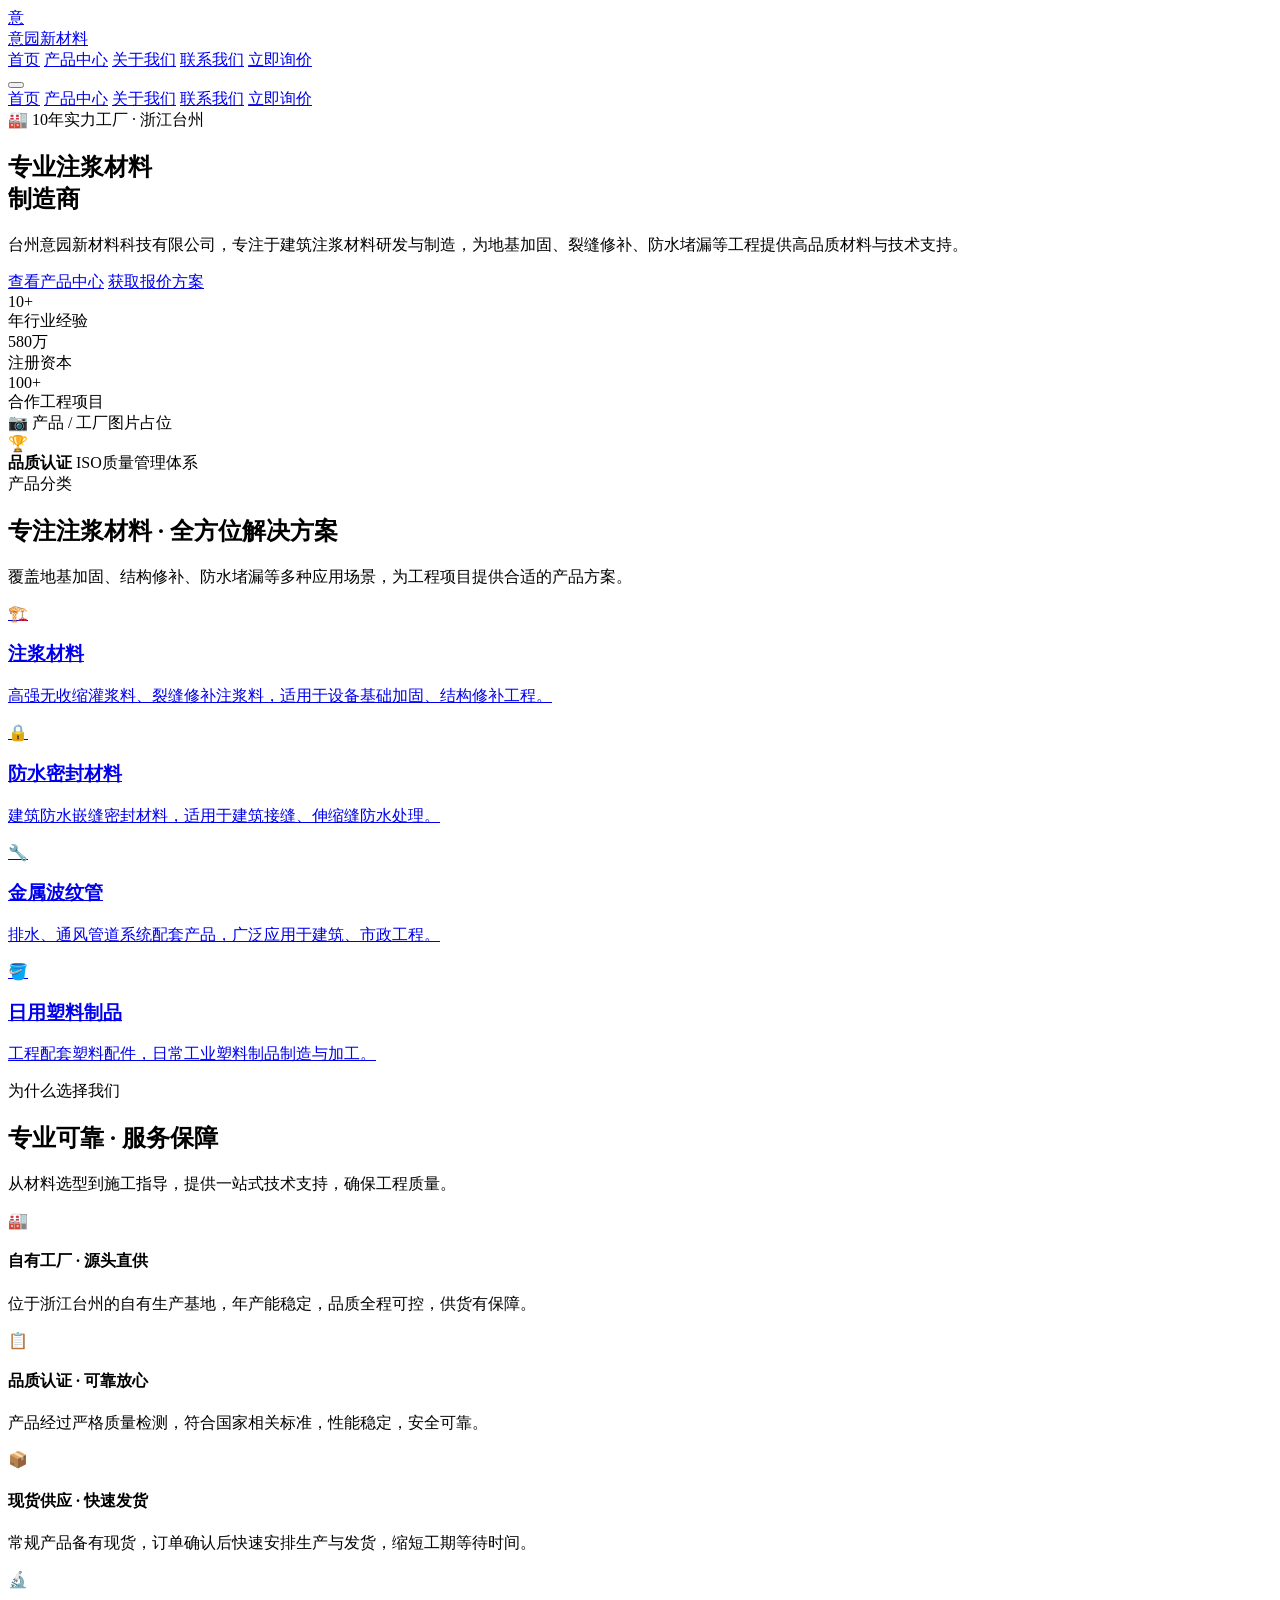
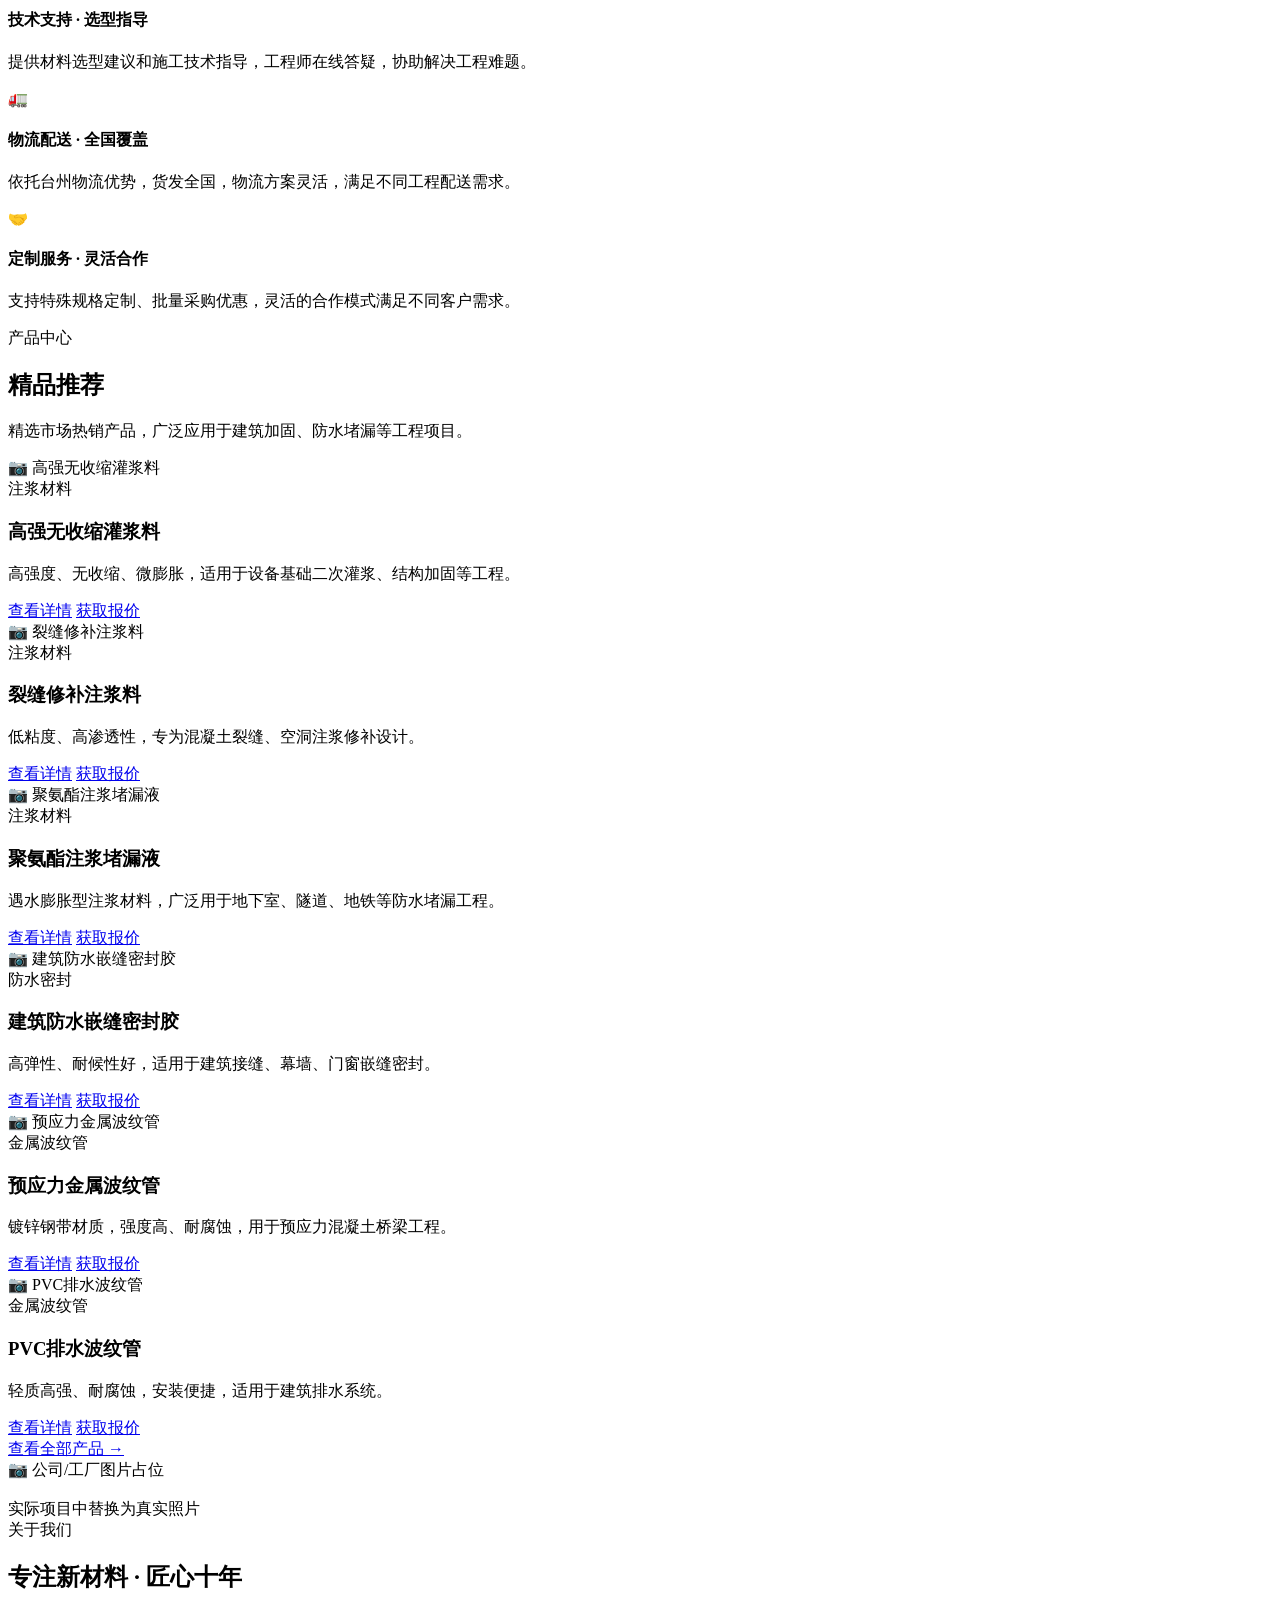
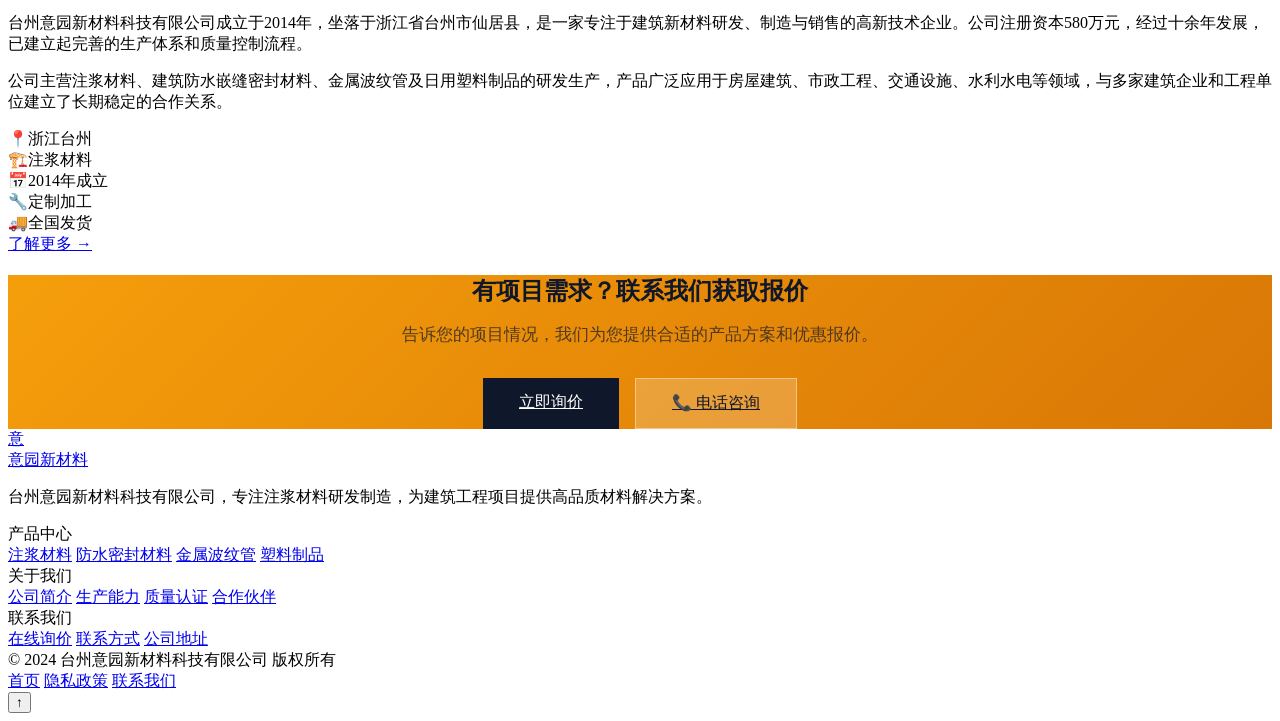
==== index.html @ 96e31f72 "Add files via upload" ====
<!DOCTYPE html>
<html lang="zh-CN">
<head>
  <meta charset="UTF-8">
  <meta name="viewport" content="width=device-width, initial-scale=1.0">
  <title>台州意园新材料科技有限公司 — 专业注浆材料制造商</title>
  <meta name="description" content="台州意园新材料科技，10年注浆材料研发制造经验，专业生产高强无收缩灌浆料、裂缝修补注浆料等建筑加固材料，服务全国工程项目。">
  <link rel="preconnect" href="https://fonts.googleapis.com">
  <link href="https://fonts.googleapis.com/css2?family=Noto+Sans+SC:wght@400;500;600;700;900&display=swap" rel="stylesheet">
  <link rel="stylesheet" href="css/style.css">
</head>
<body>

  <!-- ========== 导航栏 ========== -->
  <nav class="navbar">
    <div class="container">
      <a href="index.html" class="navbar-logo">
        <div class="navbar-logo-icon">意</div>
        <span>意园新材料</span>
      </a>

      <div class="navbar-menu">
        <a href="index.html" class="active">首页</a>
        <a href="products.html">产品中心</a>
        <a href="about.html">关于我们</a>
        <a href="contact.html">联系我们</a>
        <a href="contact.html" class="navbar-cta">立即询价</a>
      </div>

      <button class="navbar-toggle" aria-label="打开菜单" aria-expanded="false">
        <span></span><span></span><span></span>
      </button>
    </div>
  </nav>

  <!-- 移动端菜单 -->
  <div class="mobile-menu">
    <a href="index.html" class="active">首页</a>
    <a href="products.html">产品中心</a>
    <a href="about.html">关于我们</a>
    <a href="contact.html">联系我们</a>
    <a href="contact.html">立即询价</a>
  </div>

  <!-- ========== Hero 区域 ========== -->
  <section class="hero">
    <div class="container">
      <div class="hero-content">
        <div class="hero-badge">🏭 10年实力工厂 · 浙江台州</div>
        <h1>专业<span>注浆材料</span><br>制造商</h1>
        <p class="hero-desc">
          台州意园新材料科技有限公司，专注于建筑注浆材料研发与制造，为地基加固、裂缝修补、防水堵漏等工程提供高品质材料与技术支持。
        </p>
        <div class="hero-buttons">
          <a href="products.html" class="btn btn-primary btn-lg">查看产品中心</a>
          <a href="contact.html" class="btn btn-outline btn-lg">获取报价方案</a>
        </div>
        <div class="hero-stats">
          <div>
            <div class="hero-stat-num">10+</div>
            <div class="hero-stat-label">年行业经验</div>
          </div>
          <div>
            <div class="hero-stat-num">580<span style="font-size:1rem;">万</span></div>
            <div class="hero-stat-label">注册资本</div>
          </div>
          <div>
            <div class="hero-stat-num">100+</div>
            <div class="hero-stat-label">合作工程项目</div>
          </div>
        </div>
      </div>

      <div class="hero-visual">
        <div class="hero-card">
          <div class="hero-card-img">
            <!-- 占位图：实际项目中替换为真实工厂/产品图片 -->
            <span>📷 产品 / 工厂图片占位</span>
          </div>
        </div>
        <div class="hero-floating-badge">
          <div class="hero-floating-badge-icon">🏆</div>
          <div class="hero-floating-badge-text">
            <strong>品质认证</strong>
            ISO质量管理体系
          </div>
        </div>
      </div>
    </div>
  </section>

  <!-- ========== 产品分类 ========== -->
  <section class="section section-dark" id="categories">
    <div class="container">
      <div class="section-header">
        <div class="section-label">产品分类</div>
        <h2>专注注浆材料 · 全方位解决方案</h2>
        <p>覆盖地基加固、结构修补、防水堵漏等多种应用场景，为工程项目提供合适的产品方案。</p>
      </div>

      <div class="categories-grid">
        <a href="products.html?cat=grouting" class="category-card">
          <div class="category-icon">🏗️</div>
          <h3>注浆材料</h3>
          <p>高强无收缩灌浆料、裂缝修补注浆料，适用于设备基础加固、结构修补工程。</p>
        </a>

        <a href="products.html?cat=sealing" class="category-card">
          <div class="category-icon">🔒</div>
          <h3>防水密封材料</h3>
          <p>建筑防水嵌缝密封材料，适用于建筑接缝、伸缩缝防水处理。</p>
        </a>

        <a href="products.html?cat=bellows" class="category-card">
          <div class="category-icon">🔧</div>
          <h3>金属波纹管</h3>
          <p>排水、通风管道系统配套产品，广泛应用于建筑、市政工程。</p>
        </a>

        <a href="products.html?cat=plastic" class="category-card">
          <div class="category-icon">🪣</div>
          <h3>日用塑料制品</h3>
          <p>工程配套塑料配件，日常工业塑料制品制造与加工。</p>
        </a>
      </div>
    </div>
  </section>

  <!-- ========== 核心优势 ========== -->
  <section class="section" id="features">
    <div class="container">
      <div class="section-header">
        <div class="section-label">为什么选择我们</div>
        <h2>专业可靠 · 服务保障</h2>
        <p>从材料选型到施工指导，提供一站式技术支持，确保工程质量。</p>
      </div>

      <div class="features-grid">
        <div class="feature-card">
          <div class="feature-icon">🏭</div>
          <div class="feature-content">
            <h4>自有工厂 · 源头直供</h4>
            <p>位于浙江台州的自有生产基地，年产能稳定，品质全程可控，供货有保障。</p>
          </div>
        </div>

        <div class="feature-card">
          <div class="feature-icon">📋</div>
          <div class="feature-content">
            <h4>品质认证 · 可靠放心</h4>
            <p>产品经过严格质量检测，符合国家相关标准，性能稳定，安全可靠。</p>
          </div>
        </div>

        <div class="feature-card">
          <div class="feature-icon">📦</div>
          <div class="feature-content">
            <h4>现货供应 · 快速发货</h4>
            <p>常规产品备有现货，订单确认后快速安排生产与发货，缩短工期等待时间。</p>
          </div>
        </div>

        <div class="feature-card">
          <div class="feature-icon">🔬</div>
          <div class="feature-content">
            <h4>技术支持 · 选型指导</h4>
            <p>提供材料选型建议和施工技术指导，工程师在线答疑，协助解决工程难题。</p>
          </div>
        </div>

        <div class="feature-card">
          <div class="feature-icon">🚛</div>
          <div class="feature-content">
            <h4>物流配送 · 全国覆盖</h4>
            <p>依托台州物流优势，货发全国，物流方案灵活，满足不同工程配送需求。</p>
          </div>
        </div>

        <div class="feature-card">
          <div class="feature-icon">🤝</div>
          <div class="feature-content">
            <h4>定制服务 · 灵活合作</h4>
            <p>支持特殊规格定制、批量采购优惠，灵活的合作模式满足不同客户需求。</p>
          </div>
        </div>
      </div>
    </div>
  </section>

  <!-- ========== 精选产品 ========== -->
  <section class="section section-dark" id="products">
    <div class="container">
      <div class="section-header">
        <div class="section-label">产品中心</div>
        <h2>精品推荐</h2>
        <p>精选市场热销产品，广泛应用于建筑加固、防水堵漏等工程项目。</p>
      </div>

      <div class="products-grid" id="featured-products">
        <!-- 产品由JS动态加载，数据来自 data/products.js -->
      </div>

      <div class="text-center mt-32">
        <a href="products.html" class="btn btn-outline btn-lg">查看全部产品 →</a>
      </div>
    </div>
  </section>

  <!-- ========== 关于我们 ========== -->
  <section class="section" id="about">
    <div class="container">
      <div class="about-grid">
        <div class="about-img-placeholder">
          📷 公司/工厂图片占位<br><br>
          实际项目中替换为真实照片
        </div>

        <div class="about-content">
          <div class="section-label">关于我们</div>
          <h2>专注新材料 · 匠心十年</h2>
          <p>
            台州意园新材料科技有限公司成立于2014年，坐落于浙江省台州市仙居县，是一家专注于建筑新材料研发、制造与销售的高新技术企业。公司注册资本580万元，经过十余年发展，已建立起完善的生产体系和质量控制流程。
          </p>
          <p>
            公司主营注浆材料、建筑防水嵌缝密封材料、金属波纹管及日用塑料制品的研发生产，产品广泛应用于房屋建筑、市政工程、交通设施、水利水电等领域，与多家建筑企业和工程单位建立了长期稳定的合作关系。
          </p>

          <div class="about-tags">
            <div class="about-tag"><span class="about-tag-icon">📍</span>浙江台州</div>
            <div class="about-tag"><span class="about-tag-icon">🏗️</span>注浆材料</div>
            <div class="about-tag"><span class="about-tag-icon">📅</span>2014年成立</div>
            <div class="about-tag"><span class="about-tag-icon">🔧</span>定制加工</div>
            <div class="about-tag"><span class="about-tag-icon">🚚</span>全国发货</div>
          </div>

          <div class="mt-24">
            <a href="about.html" class="btn btn-outline">了解更多 →</a>
          </div>
        </div>
      </div>
    </div>
  </section>

  <!-- ========== CTA 区域 ========== -->
  <section class="section" style="background: linear-gradient(135deg, #f59e0b, #d97706); text-align: center;">
    <div class="container">
      <h2 style="color: #0f172a; margin-bottom: 16px;">有项目需求？联系我们获取报价</h2>
      <p style="color: rgba(15,23,42,0.7); max-width: 500px; margin: 0 auto 32px; font-size: 1.05rem;">
        告诉您的项目情况，我们为您提供合适的产品方案和优惠报价。
      </p>
      <div style="display: flex; gap: 16px; justify-content: center; flex-wrap: wrap;">
        <a href="contact.html" class="btn" style="background:#0f172a; color:#fff; font-size:1rem; padding:14px 36px;">立即询价</a>
        <a href="tel:暂无" class="btn" style="background:rgba(255,255,255,0.2); color:#0f172a; border:1px solid rgba(255,255,255,0.4); font-size:1rem; padding:14px 36px;">📞 电话咨询</a>
      </div>
    </div>
  </section>

  <!-- ========== 页脚 ========== -->
  <footer class="footer">
    <div class="container">
      <div class="footer-grid">
        <div class="footer-brand">
          <a href="index.html" class="navbar-logo" style="margin-bottom: 8px;">
            <div class="navbar-logo-icon">意</div>
            <span>意园新材料</span>
          </a>
          <p>台州意园新材料科技有限公司，专注注浆材料研发制造，为建筑工程项目提供高品质材料解决方案。</p>
        </div>

        <div>
          <div class="footer-title">产品中心</div>
          <div class="footer-links">
            <a href="products.html?cat=grouting">注浆材料</a>
            <a href="products.html?cat=sealing">防水密封材料</a>
            <a href="products.html?cat=bellows">金属波纹管</a>
            <a href="products.html?cat=plastic">塑料制品</a>
          </div>
        </div>

        <div>
          <div class="footer-title">关于我们</div>
          <div class="footer-links">
            <a href="about.html">公司简介</a>
            <a href="about.html">生产能力</a>
            <a href="about.html">质量认证</a>
            <a href="about.html">合作伙伴</a>
          </div>
        </div>

        <div>
          <div class="footer-title">联系我们</div>
          <div class="footer-links">
            <a href="contact.html">在线询价</a>
            <a href="contact.html">联系方式</a>
            <a href="contact.html">公司地址</a>
          </div>
        </div>
      </div>

      <div class="footer-bottom">
        <span>© 2024 台州意园新材料科技有限公司 版权所有</span>
        <div class="footer-bottom-links">
          <a href="index.html">首页</a>
          <a href="about.html">隐私政策</a>
          <a href="contact.html">联系我们</a>
        </div>
      </div>
    </div>
  </footer>

  <!-- 回到顶部 -->
  <button class="back-to-top" aria-label="回到顶部">↑</button>

  <script src="js/main.js"></script>
  <script>
    // 动态加载精选产品
    document.addEventListener('DOMContentLoaded', () => {
      const container = document.getElementById('featured-products');
      if (!container) return;

      // 内嵌产品数据（后续可改为从 data/products.json 加载）
      const featuredProducts = [
        {
          id: 1,
          name: '高强无收缩灌浆料',
          category: 'grouting',
          categoryLabel: '注浆材料',
          desc: '高强度、无收缩、微膨胀，适用于设备基础二次灌浆、结构加固等工程。',
          image: '',
        },
        {
          id: 2,
          name: '裂缝修补注浆料',
          category: 'grouting',
          categoryLabel: '注浆材料',
          desc: '低粘度、高渗透性，专为混凝土裂缝、空洞注浆修补设计。',
          image: '',
        },
        {
          id: 3,
          name: '聚氨酯注浆堵漏液',
          category: 'grouting',
          categoryLabel: '注浆材料',
          desc: '遇水膨胀型注浆材料，广泛用于地下室、隧道、地铁等防水堵漏工程。',
          image: '',
        },
        {
          id: 4,
          name: '建筑防水嵌缝密封胶',
          category: 'sealing',
          categoryLabel: '防水密封',
          desc: '高弹性、耐候性好，适用于建筑接缝、幕墙、门窗嵌缝密封。',
          image: '',
        },
        {
          id: 5,
          name: '预应力金属波纹管',
          category: 'bellows',
          categoryLabel: '金属波纹管',
          desc: '镀锌钢带材质，强度高、耐腐蚀，用于预应力混凝土桥梁工程。',
          image: '',
        },
        {
          id: 6,
          name: 'PVC排水波纹管',
          category: 'bellows',
          categoryLabel: '金属波纹管',
          desc: '轻质高强、耐腐蚀，安装便捷，适用于建筑排水系统。',
          image: '',
        }
      ];

      container.innerHTML = featuredProducts.map(p => `
        <div class="product-card" data-category="${p.category}">
          <div class="product-card-img">
            📷 ${p.name}
          </div>
          <div class="product-card-body">
            <span class="product-tag">${p.categoryLabel}</span>
            <h3>${p.name}</h3>
            <p>${p.desc}</p>
            <div class="product-card-footer">
              <a href="product.html?id=${p.id}" class="btn btn-outline btn-sm" style="flex:1;">查看详情</a>
              <a href="contact.html" class="btn btn-primary btn-sm btn-inquiry" style="flex:1;">获取报价</a>
            </div>
          </div>
        </div>
      `).join('');
    });
  </script>
</body>
</html>
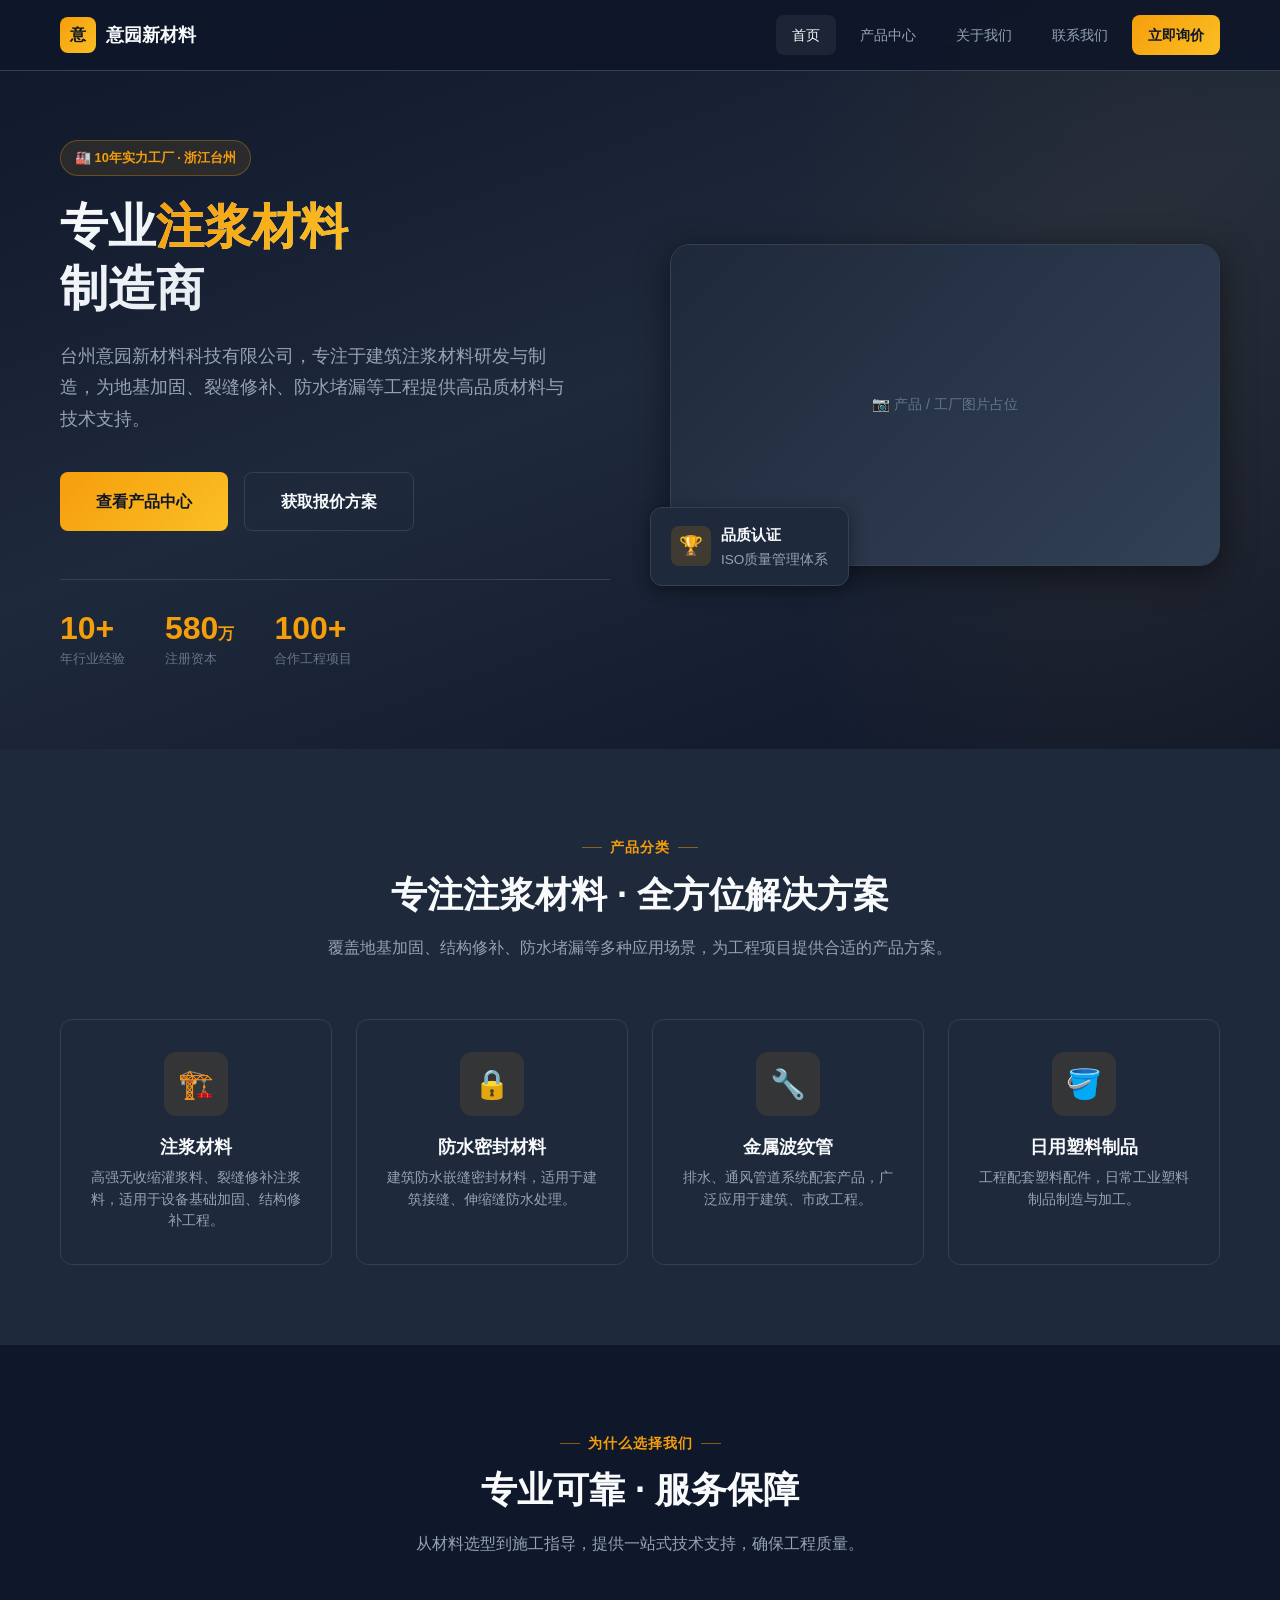
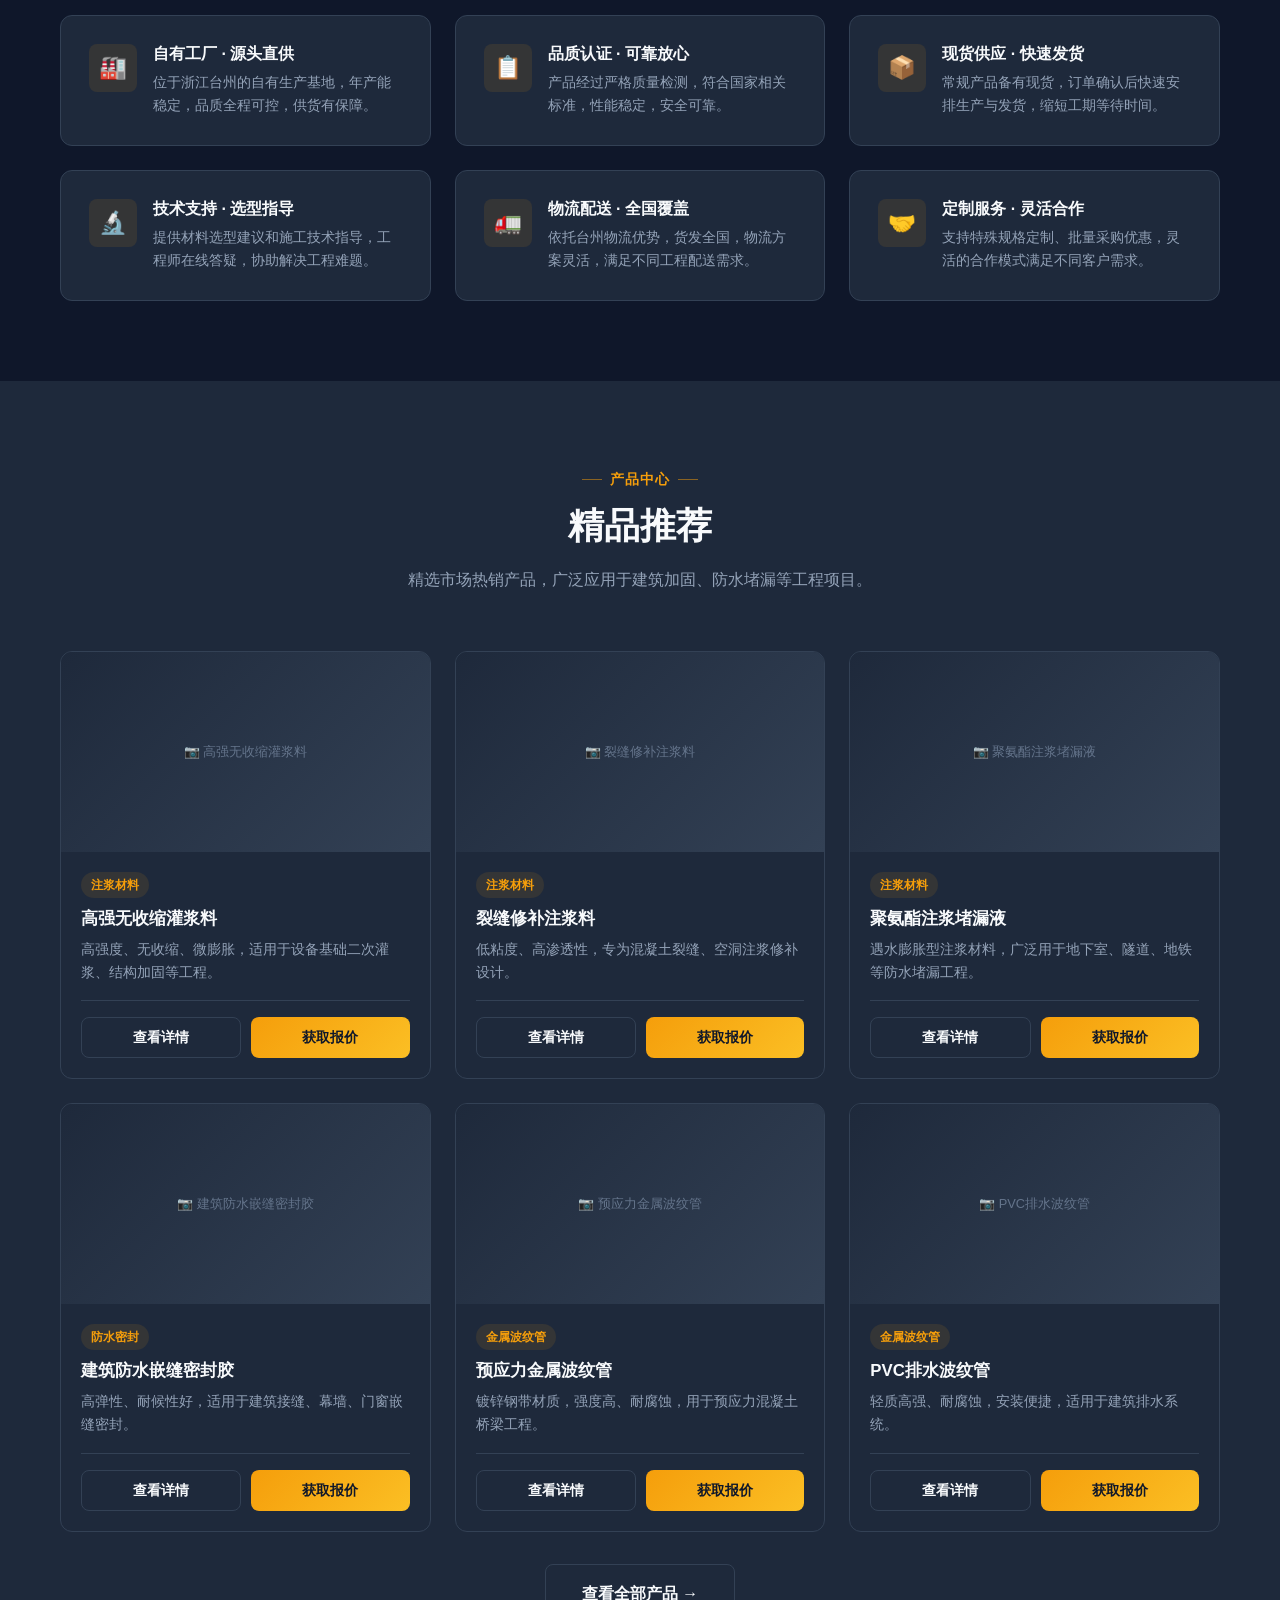
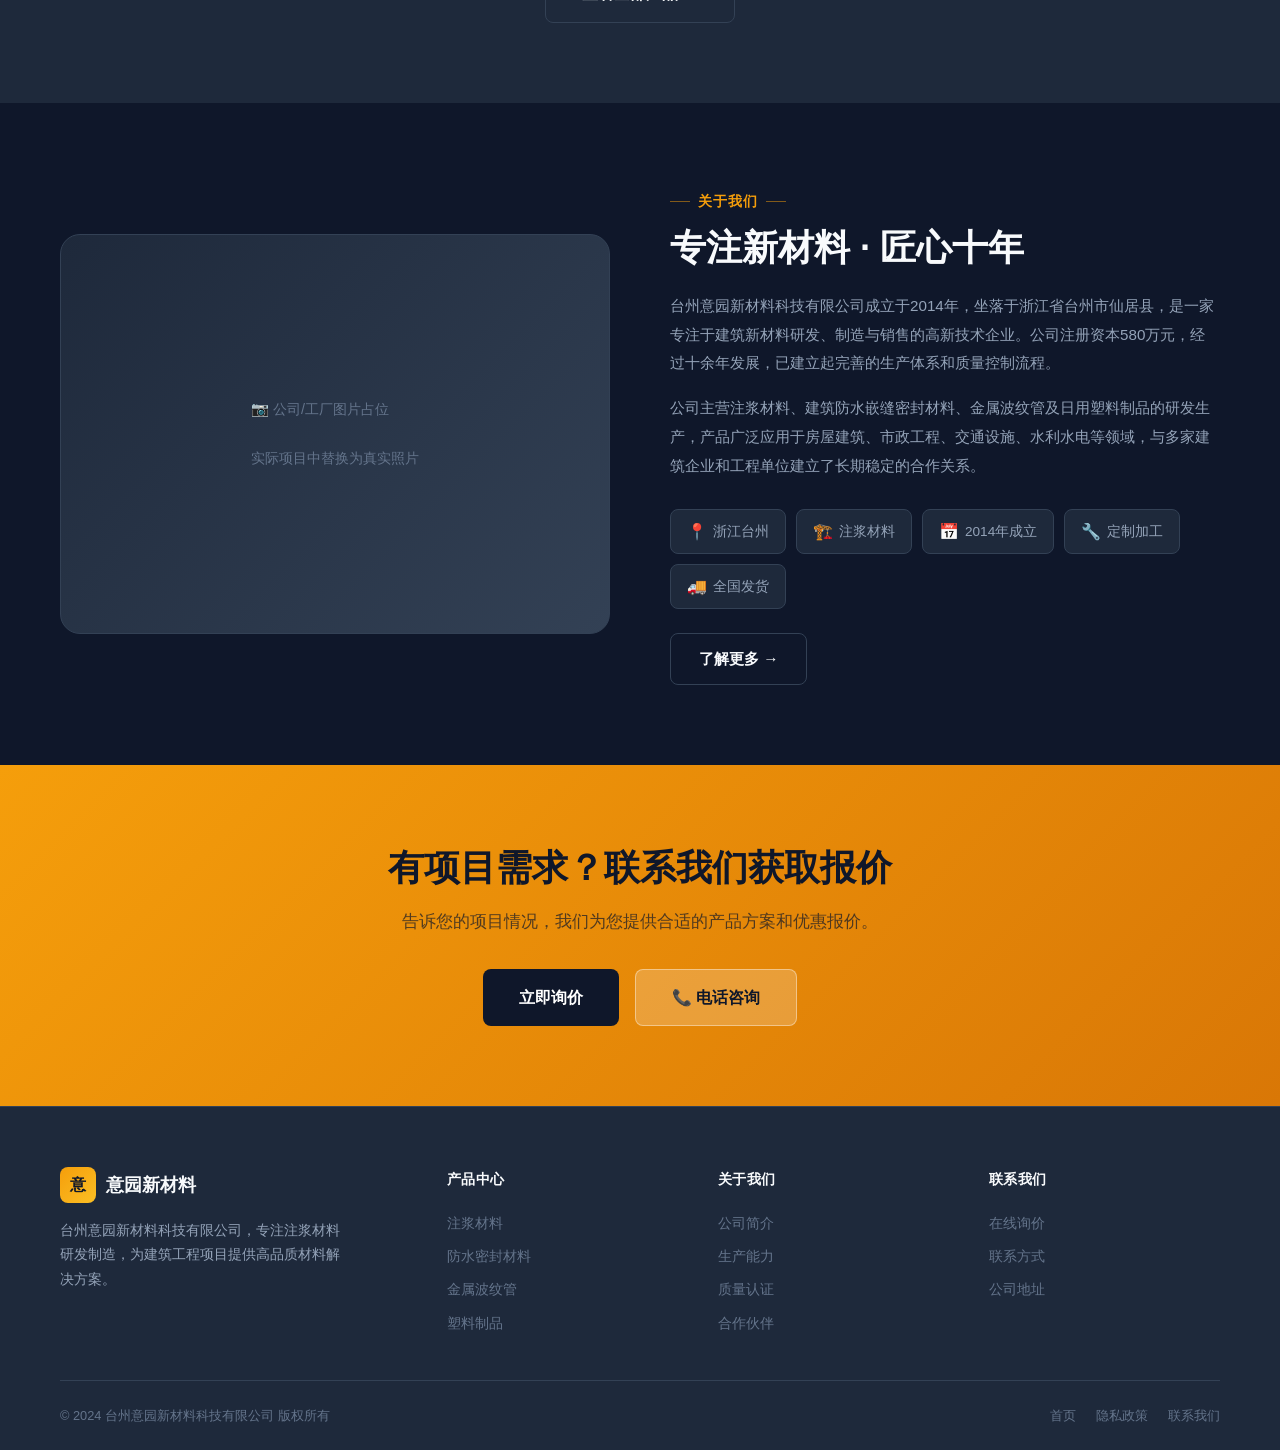
==== commit 933382a3: "Add files via upload" ====
--- a/index.html
+++ b/index.html
@@ -7,7 +7,7 @@
   <meta name="description" content="台州意园新材料科技，10年注浆材料研发制造经验，专业生产高强无收缩灌浆料、裂缝修补注浆料等建筑加固材料，服务全国工程项目。">
   <link rel="preconnect" href="https://fonts.googleapis.com">
   <link href="https://fonts.googleapis.com/css2?family=Noto+Sans+SC:wght@400;500;600;700;900&display=swap" rel="stylesheet">
-  <link rel="stylesheet" href="css/style.css">
+  <link rel="stylesheet" href="style.css">
 </head>
 <body>
 
@@ -311,7 +311,7 @@
   <!-- 回到顶部 -->
   <button class="back-to-top" aria-label="回到顶部">↑</button>
 
-  <script src="js/main.js"></script>
+  <script src="main.js"></script>
   <script>
     // 动态加载精选产品
     document.addEventListener('DOMContentLoaded', () => {
--- a/style.css
+++ b/style.css
@@ -0,0 +1,1138 @@
+/* ============================================================
+   台州意园新材料科技有限公司 - 全局样式表
+   专业商务深色风格
+   ============================================================ */
+
+/* --- CSS 变量（设计系统） --- */
+:root {
+  /* 颜色 */
+  --color-bg-primary: #0f172a;       /* 主背景：深蓝黑 */
+  --color-bg-secondary: #1e293b;     /* 次背景：深灰蓝 */
+  --color-bg-card: #334155;          /* 卡片背景 */
+  --color-accent: #f59e0b;           /* 强调色：琥珀金 */
+  --color-accent-light: #fbbf24;     /* 强调色亮 */
+  --color-text-primary: #f8fafc;     /* 主文字：白 */
+  --color-text-secondary: #94a3b8;   /* 次文字：灰蓝 */
+  --color-text-muted: #64748b;       /* 弱文字 */
+  --color-border: #334155;           /* 边框 */
+  --color-success: #22c55e;
+  --color-error: #ef4444;
+  --color-white: #ffffff;
+
+  /* 字体 */
+  --font-sans: 'Noto Sans SC', -apple-system, BlinkMacSystemFont, 'Segoe UI', sans-serif;
+
+  /* 间距 */
+  --section-padding: 80px 0;
+  --container-max: 1200px;
+
+  /* 圆角 */
+  --radius-sm: 4px;
+  --radius-md: 8px;
+  --radius-lg: 12px;
+  --radius-xl: 20px;
+
+  /* 阴影 */
+  --shadow-sm: 0 1px 3px rgba(0,0,0,0.3);
+  --shadow-md: 0 4px 16px rgba(0,0,0,0.4);
+  --shadow-lg: 0 8px 32px rgba(0,0,0,0.5);
+
+  /* 过渡 */
+  --transition: 0.3s ease;
+}
+
+/* --- 重置与基础 --- */
+*, *::before, *::after {
+  box-sizing: border-box;
+  margin: 0;
+  padding: 0;
+}
+
+html {
+  scroll-behavior: smooth;
+  font-size: 16px;
+}
+
+body {
+  font-family: var(--font-sans);
+  background-color: var(--color-bg-primary);
+  color: var(--color-text-primary);
+  line-height: 1.7;
+  -webkit-font-smoothing: antialiased;
+  -moz-osx-font-smoothing: grayscale;
+}
+
+a {
+  color: var(--color-accent);
+  text-decoration: none;
+  transition: color var(--transition);
+}
+a:hover { color: var(--color-accent-light); }
+
+img { max-width: 100%; height: auto; display: block; }
+
+ul { list-style: none; }
+
+.container {
+  max-width: var(--container-max);
+  margin: 0 auto;
+  padding: 0 20px;
+}
+
+/* --- 排版 --- */
+h1, h2, h3, h4, h5, h6 {
+  font-weight: 700;
+  line-height: 1.3;
+  color: var(--color-text-primary);
+}
+h1 { font-size: clamp(2rem, 5vw, 3rem); }
+h2 { font-size: clamp(1.5rem, 3vw, 2.25rem); }
+h3 { font-size: 1.25rem; }
+h4 { font-size: 1.1rem; }
+
+p { color: var(--color-text-secondary); }
+
+/* --- 导航栏 --- */
+.navbar {
+  position: fixed;
+  top: 0;
+  left: 0;
+  right: 0;
+  z-index: 1000;
+  background: rgba(15, 23, 42, 0.95);
+  backdrop-filter: blur(12px);
+  -webkit-backdrop-filter: blur(12px);
+  border-bottom: 1px solid var(--color-border);
+  transition: background var(--transition);
+}
+
+.navbar .container {
+  display: flex;
+  align-items: center;
+  justify-content: space-between;
+  height: 70px;
+}
+
+.navbar-logo {
+  display: flex;
+  align-items: center;
+  gap: 10px;
+  font-size: 1.15rem;
+  font-weight: 700;
+  color: var(--color-text-primary);
+  text-decoration: none;
+}
+.navbar-logo:hover { color: var(--color-text-primary); }
+
+.navbar-logo-icon {
+  width: 36px;
+  height: 36px;
+  background: linear-gradient(135deg, var(--color-accent), var(--color-accent-light));
+  border-radius: var(--radius-md);
+  display: flex;
+  align-items: center;
+  justify-content: center;
+  font-weight: 900;
+  font-size: 1rem;
+  color: #0f172a;
+  flex-shrink: 0;
+}
+
+.navbar-menu {
+  display: flex;
+  align-items: center;
+  gap: 8px;
+}
+
+.navbar-menu a {
+  color: var(--color-text-secondary);
+  padding: 8px 16px;
+  border-radius: var(--radius-md);
+  font-size: 0.9rem;
+  font-weight: 500;
+  transition: all var(--transition);
+}
+.navbar-menu a:hover,
+.navbar-menu a.active {
+  color: var(--color-text-primary);
+  background: rgba(255,255,255,0.06);
+}
+
+.navbar-cta {
+  background: linear-gradient(135deg, var(--color-accent), var(--color-accent-light)) !important;
+  color: #0f172a !important;
+  font-weight: 700 !important;
+  border: none;
+  cursor: pointer;
+  transition: all var(--transition);
+}
+.navbar-cta:hover {
+  transform: translateY(-1px);
+  box-shadow: 0 4px 16px rgba(245, 158, 11, 0.4);
+}
+
+/* 移动端菜单 */
+.navbar-toggle {
+  display: none;
+  background: none;
+  border: none;
+  cursor: pointer;
+  padding: 8px;
+}
+
+.navbar-toggle span {
+  display: block;
+  width: 24px;
+  height: 2px;
+  background: var(--color-text-primary);
+  margin: 5px 0;
+  border-radius: 2px;
+  transition: all var(--transition);
+}
+
+.mobile-menu {
+  display: none;
+  position: fixed;
+  top: 70px;
+  left: 0;
+  right: 0;
+  background: var(--color-bg-secondary);
+  border-bottom: 1px solid var(--color-border);
+  padding: 16px 20px;
+  flex-direction: column;
+  gap: 4px;
+}
+.mobile-menu.open { display: flex; }
+.mobile-menu a {
+  color: var(--color-text-secondary);
+  padding: 12px 16px;
+  border-radius: var(--radius-md);
+  font-size: 0.95rem;
+  transition: all var(--transition);
+}
+.mobile-menu a:hover { background: rgba(255,255,255,0.05); color: var(--color-text-primary); }
+
+/* --- Hero 区域 --- */
+.hero {
+  padding: 140px 0 80px;
+  background: linear-gradient(160deg, #0f172a 0%, #1e293b 50%, #0f172a 100%);
+  position: relative;
+  overflow: hidden;
+}
+
+.hero::before {
+  content: '';
+  position: absolute;
+  top: -50%;
+  right: -20%;
+  width: 60%;
+  height: 200%;
+  background: radial-gradient(ellipse, rgba(245,158,11,0.06) 0%, transparent 70%);
+  pointer-events: none;
+}
+
+.hero .container {
+  display: grid;
+  grid-template-columns: 1fr 1fr;
+  gap: 60px;
+  align-items: center;
+}
+
+.hero-badge {
+  display: inline-flex;
+  align-items: center;
+  gap: 6px;
+  background: rgba(245,158,11,0.1);
+  border: 1px solid rgba(245,158,11,0.3);
+  color: var(--color-accent);
+  padding: 6px 14px;
+  border-radius: 50px;
+  font-size: 0.8rem;
+  font-weight: 600;
+  margin-bottom: 20px;
+}
+
+.hero h1 {
+  margin-bottom: 20px;
+  background: linear-gradient(135deg, #f8fafc 0%, #cbd5e1 100%);
+  -webkit-background-clip: text;
+  -webkit-text-fill-color: transparent;
+  background-clip: text;
+}
+
+.hero h1 span {
+  background: linear-gradient(135deg, var(--color-accent), var(--color-accent-light));
+  -webkit-background-clip: text;
+  -webkit-text-fill-color: transparent;
+  background-clip: text;
+}
+
+.hero-desc {
+  font-size: 1.1rem;
+  margin-bottom: 36px;
+  max-width: 520px;
+  line-height: 1.8;
+}
+
+.hero-buttons {
+  display: flex;
+  gap: 16px;
+  flex-wrap: wrap;
+}
+
+.hero-stats {
+  display: flex;
+  gap: 40px;
+  margin-top: 48px;
+  padding-top: 32px;
+  border-top: 1px solid var(--color-border);
+}
+
+.hero-stat-num {
+  font-size: 2rem;
+  font-weight: 900;
+  color: var(--color-accent);
+  line-height: 1;
+}
+.hero-stat-label {
+  font-size: 0.8rem;
+  color: var(--color-text-muted);
+  margin-top: 4px;
+}
+
+/* Hero 右侧图片 */
+.hero-visual {
+  position: relative;
+}
+
+.hero-card {
+  background: var(--color-bg-secondary);
+  border: 1px solid var(--color-border);
+  border-radius: var(--radius-xl);
+  overflow: hidden;
+  box-shadow: var(--shadow-lg);
+}
+
+.hero-card-img {
+  width: 100%;
+  height: 320px;
+  object-fit: cover;
+  background: linear-gradient(135deg, #1e293b, #334155);
+  display: flex;
+  align-items: center;
+  justify-content: center;
+  color: var(--color-text-muted);
+  font-size: 0.9rem;
+}
+
+.hero-floating-badge {
+  position: absolute;
+  bottom: -20px;
+  left: -20px;
+  background: var(--color-bg-secondary);
+  border: 1px solid var(--color-border);
+  border-radius: var(--radius-lg);
+  padding: 14px 20px;
+  display: flex;
+  align-items: center;
+  gap: 10px;
+  box-shadow: var(--shadow-md);
+}
+
+.hero-floating-badge-icon {
+  width: 40px;
+  height: 40px;
+  background: rgba(245,158,11,0.15);
+  border-radius: var(--radius-md);
+  display: flex;
+  align-items: center;
+  justify-content: center;
+  font-size: 1.2rem;
+}
+
+.hero-floating-badge-text {
+  font-size: 0.85rem;
+  color: var(--color-text-secondary);
+}
+.hero-floating-badge-text strong {
+  display: block;
+  color: var(--color-text-primary);
+  font-size: 0.95rem;
+}
+
+/* --- 按钮样式 --- */
+.btn {
+  display: inline-flex;
+  align-items: center;
+  justify-content: center;
+  gap: 8px;
+  padding: 12px 28px;
+  border-radius: var(--radius-md);
+  font-size: 0.95rem;
+  font-weight: 600;
+  font-family: var(--font-sans);
+  cursor: pointer;
+  border: none;
+  transition: all var(--transition);
+  text-decoration: none;
+  white-space: nowrap;
+}
+
+.btn-primary {
+  background: linear-gradient(135deg, var(--color-accent), var(--color-accent-light));
+  color: #0f172a;
+}
+.btn-primary:hover {
+  transform: translateY(-2px);
+  box-shadow: 0 6px 24px rgba(245,158,11,0.35);
+  color: #0f172a;
+}
+
+.btn-outline {
+  background: transparent;
+  color: var(--color-text-primary);
+  border: 1px solid var(--color-border);
+}
+.btn-outline:hover {
+  background: rgba(255,255,255,0.06);
+  border-color: var(--color-text-secondary);
+}
+
+.btn-sm {
+  padding: 8px 18px;
+  font-size: 0.85rem;
+}
+
+.btn-lg {
+  padding: 15px 36px;
+  font-size: 1rem;
+}
+
+/* --- 通用区块 --- */
+.section {
+  padding: var(--section-padding);
+}
+
+.section-dark {
+  background: var(--color-bg-secondary);
+}
+
+.section-header {
+  text-align: center;
+  max-width: 640px;
+  margin: 0 auto 56px;
+}
+
+.section-label {
+  display: inline-flex;
+  align-items: center;
+  gap: 8px;
+  color: var(--color-accent);
+  font-size: 0.85rem;
+  font-weight: 600;
+  text-transform: uppercase;
+  letter-spacing: 1px;
+  margin-bottom: 12px;
+}
+
+.section-label::before,
+.section-label::after {
+  content: '';
+  width: 20px;
+  height: 1px;
+  background: var(--color-accent);
+  opacity: 0.5;
+}
+
+.section-header h2 {
+  margin-bottom: 16px;
+}
+
+.section-header p {
+  font-size: 1rem;
+  line-height: 1.8;
+}
+
+/* --- 产品分类卡片 --- */
+.categories-grid {
+  display: grid;
+  grid-template-columns: repeat(4, 1fr);
+  gap: 24px;
+}
+
+.category-card {
+  background: var(--color-bg-secondary);
+  border: 1px solid var(--color-border);
+  border-radius: var(--radius-lg);
+  padding: 32px 24px;
+  text-align: center;
+  transition: all var(--transition);
+  cursor: pointer;
+  text-decoration: none;
+  display: block;
+  color: inherit;
+}
+
+.category-card:hover {
+  border-color: var(--color-accent);
+  transform: translateY(-4px);
+  box-shadow: 0 12px 40px rgba(245,158,11,0.12);
+}
+
+.category-icon {
+  width: 64px;
+  height: 64px;
+  background: rgba(245,158,11,0.1);
+  border-radius: var(--radius-lg);
+  display: flex;
+  align-items: center;
+  justify-content: center;
+  margin: 0 auto 20px;
+  font-size: 1.8rem;
+  transition: all var(--transition);
+}
+
+.category-card:hover .category-icon {
+  background: rgba(245,158,11,0.2);
+  transform: scale(1.1);
+}
+
+.category-card h3 {
+  margin-bottom: 8px;
+  font-size: 1.1rem;
+}
+
+.category-card p {
+  font-size: 0.85rem;
+  line-height: 1.6;
+}
+
+/* --- 核心优势 --- */
+.features-grid {
+  display: grid;
+  grid-template-columns: repeat(3, 1fr);
+  gap: 24px;
+}
+
+.feature-card {
+  display: flex;
+  gap: 16px;
+  padding: 28px;
+  background: var(--color-bg-secondary);
+  border: 1px solid var(--color-border);
+  border-radius: var(--radius-lg);
+  transition: all var(--transition);
+}
+
+.feature-card:hover {
+  border-color: rgba(245,158,11,0.3);
+  background: rgba(30,41,59,0.8);
+}
+
+.feature-icon {
+  width: 48px;
+  height: 48px;
+  background: rgba(245,158,11,0.1);
+  border-radius: var(--radius-md);
+  display: flex;
+  align-items: center;
+  justify-content: center;
+  font-size: 1.4rem;
+  flex-shrink: 0;
+}
+
+.feature-content h4 {
+  margin-bottom: 6px;
+  font-size: 1rem;
+}
+
+.feature-content p {
+  font-size: 0.85rem;
+  line-height: 1.7;
+}
+
+/* --- 产品列表 --- */
+.products-grid {
+  display: grid;
+  grid-template-columns: repeat(3, 1fr);
+  gap: 24px;
+}
+
+.product-card {
+  background: var(--color-bg-secondary);
+  border: 1px solid var(--color-border);
+  border-radius: var(--radius-lg);
+  overflow: hidden;
+  transition: all var(--transition);
+  display: flex;
+  flex-direction: column;
+}
+
+.product-card:hover {
+  border-color: rgba(245,158,11,0.3);
+  transform: translateY(-4px);
+  box-shadow: var(--shadow-md);
+}
+
+.product-card-img {
+  width: 100%;
+  height: 200px;
+  object-fit: cover;
+  background: linear-gradient(135deg, #1e293b, #334155);
+  display: flex;
+  align-items: center;
+  justify-content: center;
+  color: var(--color-text-muted);
+  font-size: 0.8rem;
+}
+
+.product-card-body {
+  padding: 20px;
+  flex: 1;
+  display: flex;
+  flex-direction: column;
+}
+
+.product-tag {
+  display: inline-block;
+  background: rgba(245,158,11,0.1);
+  color: var(--color-accent);
+  padding: 3px 10px;
+  border-radius: 50px;
+  font-size: 0.75rem;
+  font-weight: 600;
+  margin-bottom: 10px;
+  width: fit-content;
+}
+
+.product-card h3 {
+  margin-bottom: 8px;
+  font-size: 1.05rem;
+}
+
+.product-card p {
+  font-size: 0.85rem;
+  line-height: 1.7;
+  flex: 1;
+}
+
+.product-card-footer {
+  display: flex;
+  gap: 10px;
+  margin-top: 16px;
+  padding-top: 16px;
+  border-top: 1px solid var(--color-border);
+}
+
+/* --- 关于我们 --- */
+.about-grid {
+  display: grid;
+  grid-template-columns: 1fr 1fr;
+  gap: 60px;
+  align-items: center;
+}
+
+.about-img-placeholder {
+  width: 100%;
+  height: 400px;
+  background: linear-gradient(135deg, #1e293b, #334155);
+  border-radius: var(--radius-xl);
+  display: flex;
+  align-items: center;
+  justify-content: center;
+  color: var(--color-text-muted);
+  font-size: 0.9rem;
+  border: 1px solid var(--color-border);
+}
+
+.about-content h2 {
+  margin-bottom: 20px;
+}
+
+.about-content p {
+  margin-bottom: 16px;
+  font-size: 0.95rem;
+  line-height: 1.9;
+}
+
+.about-tags {
+  display: flex;
+  flex-wrap: wrap;
+  gap: 10px;
+  margin-top: 28px;
+}
+
+.about-tag {
+  display: flex;
+  align-items: center;
+  gap: 6px;
+  background: var(--color-bg-secondary);
+  border: 1px solid var(--color-border);
+  padding: 8px 16px;
+  border-radius: var(--radius-md);
+  font-size: 0.85rem;
+  color: var(--color-text-secondary);
+}
+
+.about-tag-icon {
+  color: var(--color-accent);
+  font-size: 1rem;
+}
+
+/* --- 联系表单 --- */
+.contact-grid {
+  display: grid;
+  grid-template-columns: 1fr 1.2fr;
+  gap: 48px;
+  align-items: start;
+}
+
+.contact-info-card {
+  background: var(--color-bg-secondary);
+  border: 1px solid var(--color-border);
+  border-radius: var(--radius-xl);
+  padding: 36px;
+}
+
+.contact-info-item {
+  display: flex;
+  gap: 16px;
+  padding: 20px 0;
+  border-bottom: 1px solid var(--color-border);
+}
+.contact-info-item:last-child { border-bottom: none; }
+
+.contact-info-icon {
+  width: 44px;
+  height: 44px;
+  background: rgba(245,158,11,0.1);
+  border-radius: var(--radius-md);
+  display: flex;
+  align-items: center;
+  justify-content: center;
+  font-size: 1.2rem;
+  flex-shrink: 0;
+}
+
+.contact-info-label {
+  font-size: 0.8rem;
+  color: var(--color-text-muted);
+  margin-bottom: 4px;
+}
+
+.contact-info-value {
+  font-size: 0.95rem;
+  color: var(--color-text-primary);
+  font-weight: 500;
+}
+
+/* --- 表单 --- */
+.form-card {
+  background: var(--color-bg-secondary);
+  border: 1px solid var(--color-border);
+  border-radius: var(--radius-xl);
+  padding: 36px;
+}
+
+.form-grid {
+  display: grid;
+  grid-template-columns: 1fr 1fr;
+  gap: 20px;
+}
+.form-grid .form-full { grid-column: 1 / -1; }
+
+.form-group {
+  display: flex;
+  flex-direction: column;
+  gap: 8px;
+}
+
+.form-group label {
+  font-size: 0.85rem;
+  font-weight: 500;
+  color: var(--color-text-secondary);
+}
+
+.form-group label .required {
+  color: var(--color-error);
+  margin-left: 2px;
+}
+
+.form-group input,
+.form-group select,
+.form-group textarea {
+  background: var(--color-bg-primary);
+  border: 1px solid var(--color-border);
+  border-radius: var(--radius-md);
+  padding: 12px 16px;
+  font-size: 0.9rem;
+  font-family: var(--font-sans);
+  color: var(--color-text-primary);
+  transition: border-color var(--transition);
+  outline: none;
+  width: 100%;
+}
+
+.form-group input::placeholder,
+.form-group textarea::placeholder {
+  color: var(--color-text-muted);
+}
+
+.form-group input:focus,
+.form-group select:focus,
+.form-group textarea:focus {
+  border-color: var(--color-accent);
+}
+
+.form-group textarea {
+  resize: vertical;
+  min-height: 100px;
+}
+
+.form-group select {
+  appearance: none;
+  background-image: url("data:image/svg+xml,%3Csvg xmlns='http://www.w3.org/2000/svg' width='12' height='12' viewBox='0 0 12 12'%3E%3Cpath fill='%2394a3b8' d='M6 8L1 3h10z'/%3E%3C/svg%3E");
+  background-repeat: no-repeat;
+  background-position: right 12px center;
+  padding-right: 36px;
+  cursor: pointer;
+}
+
+.form-group select option {
+  background: var(--color-bg-secondary);
+}
+
+.form-error {
+  color: var(--color-error);
+  font-size: 0.8rem;
+  display: none;
+}
+
+.form-group.error input,
+.form-group.error select,
+.form-group.error textarea {
+  border-color: var(--color-error);
+}
+
+.form-group.error .form-error { display: block; }
+
+/* --- 提交成功提示 --- */
+.form-success {
+  display: none;
+  text-align: center;
+  padding: 48px 24px;
+}
+
+.form-success.show { display: block; }
+.form-success-icon {
+  width: 64px;
+  height: 64px;
+  background: rgba(34,197,94,0.15);
+  border-radius: 50%;
+  display: flex;
+  align-items: center;
+  justify-content: center;
+  margin: 0 auto 20px;
+  font-size: 1.8rem;
+}
+.form-success h3 { margin-bottom: 12px; }
+.form-success p { margin-bottom: 24px; }
+
+/* --- 页面标题区 --- */
+.page-header {
+  padding: 120px 0 60px;
+  background: linear-gradient(160deg, #0f172a 0%, #1e293b 100%);
+  text-align: center;
+}
+
+.breadcrumb {
+  display: flex;
+  align-items: center;
+  justify-content: center;
+  gap: 8px;
+  margin-bottom: 16px;
+  font-size: 0.85rem;
+  color: var(--color-text-muted);
+}
+
+.breadcrumb a { color: var(--color-text-muted); }
+.breadcrumb a:hover { color: var(--color-accent); }
+.breadcrumb span { color: var(--color-accent); }
+
+.page-header h1 { margin-bottom: 12px; }
+.page-header p {
+  max-width: 560px;
+  margin: 0 auto;
+  font-size: 1rem;
+}
+
+/* --- 产品详情页 --- */
+.product-detail-grid {
+  display: grid;
+  grid-template-columns: 1fr 1fr;
+  gap: 48px;
+  align-items: start;
+}
+
+.product-gallery {
+  background: var(--color-bg-secondary);
+  border: 1px solid var(--color-border);
+  border-radius: var(--radius-xl);
+  overflow: hidden;
+}
+
+.product-gallery-img {
+  width: 100%;
+  height: 380px;
+  object-fit: cover;
+  background: linear-gradient(135deg, #1e293b, #334155);
+  display: flex;
+  align-items: center;
+  justify-content: center;
+  color: var(--color-text-muted);
+  font-size: 0.85rem;
+}
+
+.product-gallery-thumbs {
+  display: flex;
+  gap: 8px;
+  padding: 12px;
+}
+
+.product-gallery-thumb {
+  width: 60px;
+  height: 60px;
+  border-radius: var(--radius-md);
+  border: 2px solid transparent;
+  cursor: pointer;
+  object-fit: cover;
+  background: var(--color-bg-primary);
+  transition: border-color var(--transition);
+}
+
+.product-gallery-thumb.active,
+.product-gallery-thumb:hover { border-color: var(--color-accent); }
+
+.product-detail-info h1 {
+  font-size: 1.8rem;
+  margin-bottom: 12px;
+}
+
+.product-meta {
+  display: flex;
+  gap: 16px;
+  flex-wrap: wrap;
+  margin-bottom: 24px;
+}
+
+.product-price-box {
+  background: rgba(245,158,11,0.08);
+  border: 1px solid rgba(245,158,11,0.2);
+  border-radius: var(--radius-lg);
+  padding: 20px;
+  margin-bottom: 24px;
+}
+
+.product-price-label {
+  font-size: 0.8rem;
+  color: var(--color-text-muted);
+  margin-bottom: 4px;
+}
+
+.product-price {
+  font-size: 2rem;
+  font-weight: 900;
+  color: var(--color-accent);
+}
+
+.product-price-unit {
+  font-size: 0.85rem;
+  color: var(--color-text-secondary);
+  font-weight: 400;
+  margin-left: 4px;
+}
+
+.product-section {
+  margin-bottom: 24px;
+}
+
+.product-section h3 {
+  margin-bottom: 12px;
+  padding-bottom: 8px;
+  border-bottom: 1px solid var(--color-border);
+}
+
+.product-section p {
+  font-size: 0.9rem;
+  line-height: 1.8;
+}
+
+.specs-table {
+  width: 100%;
+  border-collapse: collapse;
+}
+
+.specs-table tr { border-bottom: 1px solid var(--color-border); }
+.specs-table tr:last-child { border-bottom: none; }
+.specs-table td { padding: 10px 0; font-size: 0.9rem; }
+.specs-table td:first-child {
+  color: var(--color-text-muted);
+  width: 120px;
+}
+.specs-table td:last-child { color: var(--color-text-primary); }
+
+.product-actions {
+  display: flex;
+  gap: 12px;
+  margin-top: 28px;
+  padding-top: 24px;
+  border-top: 1px solid var(--color-border);
+}
+
+/* --- 页脚 --- */
+.footer {
+  background: var(--color-bg-secondary);
+  border-top: 1px solid var(--color-border);
+  padding: 60px 0 24px;
+}
+
+.footer-grid {
+  display: grid;
+  grid-template-columns: 1.5fr 1fr 1fr 1fr;
+  gap: 40px;
+  margin-bottom: 40px;
+}
+
+.footer-brand p {
+  font-size: 0.85rem;
+  line-height: 1.8;
+  margin-top: 16px;
+  max-width: 280px;
+}
+
+.footer-title {
+  font-size: 0.9rem;
+  font-weight: 700;
+  color: var(--color-text-primary);
+  margin-bottom: 16px;
+  text-transform: uppercase;
+  letter-spacing: 0.5px;
+}
+
+.footer-links a {
+  display: block;
+  color: var(--color-text-muted);
+  font-size: 0.85rem;
+  padding: 5px 0;
+  transition: all var(--transition);
+}
+.footer-links a:hover { color: var(--color-accent); padding-left: 4px; }
+
+.footer-bottom {
+  border-top: 1px solid var(--color-border);
+  padding-top: 24px;
+  display: flex;
+  align-items: center;
+  justify-content: space-between;
+  font-size: 0.8rem;
+  color: var(--color-text-muted);
+}
+
+.footer-bottom-links {
+  display: flex;
+  gap: 20px;
+}
+.footer-bottom-links a { color: var(--color-text-muted); font-size: 0.8rem; }
+
+/* --- 回到顶部 --- */
+.back-to-top {
+  position: fixed;
+  bottom: 32px;
+  right: 32px;
+  width: 44px;
+  height: 44px;
+  background: var(--color-accent);
+  color: #0f172a;
+  border: none;
+  border-radius: 50%;
+  cursor: pointer;
+  font-size: 1.2rem;
+  display: none;
+  align-items: center;
+  justify-content: center;
+  transition: all var(--transition);
+  z-index: 999;
+  box-shadow: 0 4px 16px rgba(245,158,11,0.3);
+}
+.back-to-top:hover {
+  transform: translateY(-3px);
+  box-shadow: 0 6px 24px rgba(245,158,11,0.5);
+}
+.back-to-top.show { display: flex; }
+
+/* --- 工具类 --- */
+.text-center { text-align: center; }
+.text-accent { color: var(--color-accent); }
+.mt-8 { margin-top: 8px; }
+.mt-16 { margin-top: 16px; }
+.mt-24 { margin-top: 24px; }
+.mt-32 { margin-top: 32px; }
+.mb-8 { margin-bottom: 8px; }
+.mb-16 { margin-bottom: 16px; }
+.mb-24 { margin-bottom: 24px; }
+.mb-32 { margin-bottom: 32px; }
+
+/* --- 加载动画 --- */
+@keyframes fadeInUp {
+  from { opacity: 0; transform: translateY(20px); }
+  to { opacity: 1; transform: translateY(0); }
+}
+.animate-in { animation: fadeInUp 0.6s ease forwards; }
+
+/* --- 响应式 --- */
+@media (max-width: 1024px) {
+  .categories-grid { grid-template-columns: repeat(2, 1fr); }
+  .features-grid { grid-template-columns: repeat(2, 1fr); }
+  .products-grid { grid-template-columns: repeat(2, 1fr); }
+  .about-grid { grid-template-columns: 1fr; gap: 40px; }
+  .contact-grid { grid-template-columns: 1fr; }
+  .footer-grid { grid-template-columns: repeat(2, 1fr); }
+  .product-detail-grid { grid-template-columns: 1fr; }
+}
+
+@media (max-width: 768px) {
+  .navbar-menu { display: none; }
+  .navbar-toggle { display: block; }
+
+  .hero .container { grid-template-columns: 1fr; gap: 40px; }
+  .hero-visual { order: -1; }
+  .hero-stats { gap: 24px; flex-wrap: wrap; }
+  .hero-buttons { flex-direction: column; align-items: flex-start; }
+  .hero-floating-badge { bottom: -16px; left: 16px; }
+
+  .categories-grid { grid-template-columns: 1fr 1fr; gap: 16px; }
+  .category-card { padding: 24px 16px; }
+  .category-icon { width: 48px; height: 48px; font-size: 1.4rem; }
+
+  .features-grid { grid-template-columns: 1fr; }
+  .products-grid { grid-template-columns: 1fr; }
+
+  .footer-grid { grid-template-columns: 1fr; gap: 28px; }
+  .footer-bottom { flex-direction: column; gap: 12px; text-align: center; }
+
+  .form-grid { grid-template-columns: 1fr; }
+  .form-card { padding: 24px; }
+
+  .section { padding: 60px 0; }
+  .section-header { margin-bottom: 40px; }
+
+  .hero { padding: 120px 0 60px; }
+  .hero-card-img { height: 240px; }
+}
+
+@media (max-width: 480px) {
+  .categories-grid { grid-template-columns: 1fr; }
+  .hero-stats { flex-direction: column; gap: 16px; }
+  .product-actions { flex-direction: column; }
+  .product-gallery-img { height: 280px; }
+}
